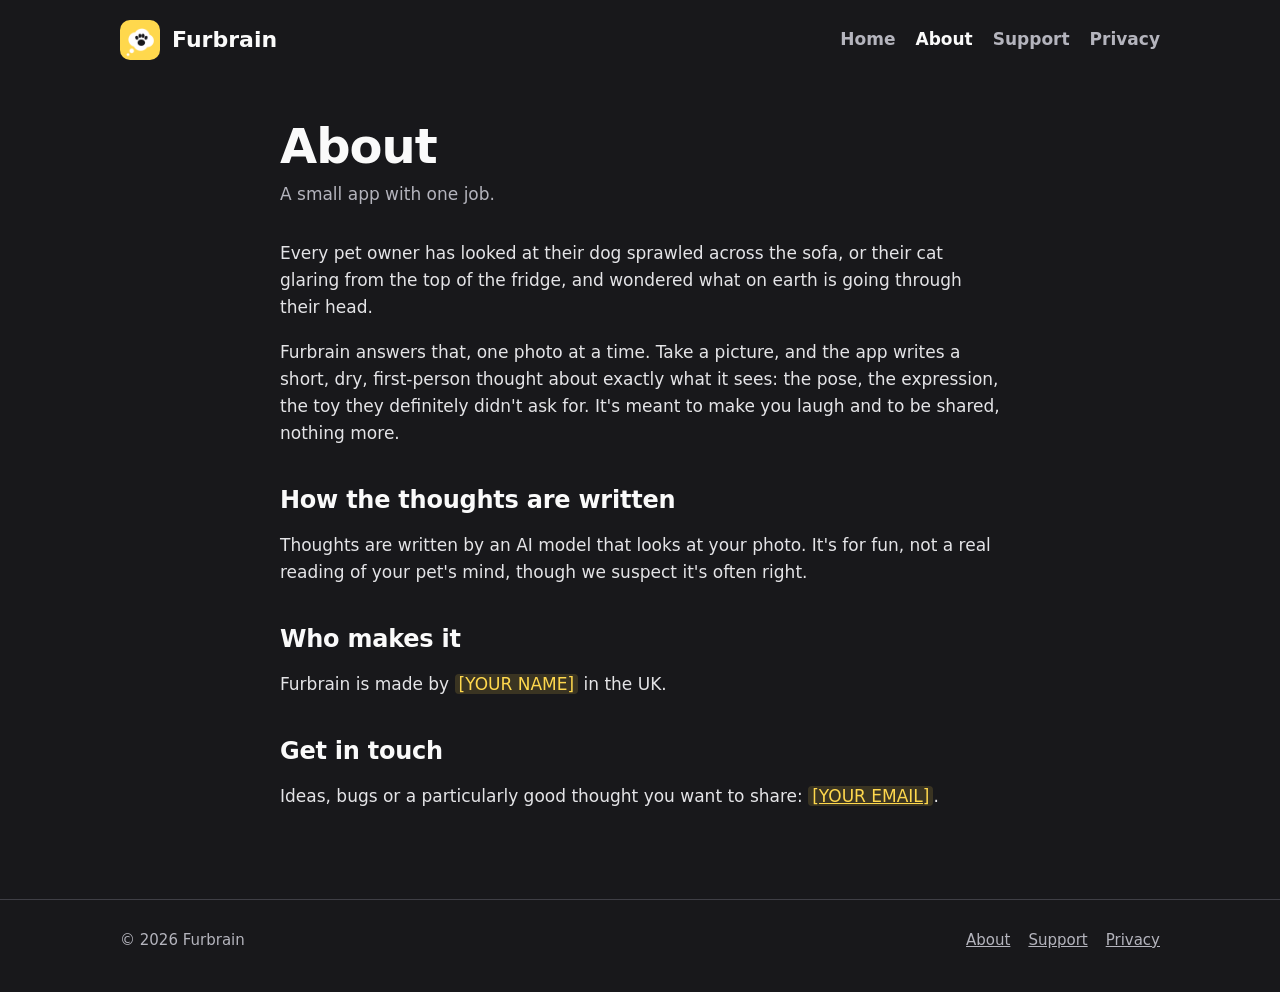
==== about.html @ 32f1908f "Furbrain website: home, about, support and privacy Moved here from the app repo so the site can be p" ====
<!doctype html>
<html lang="en-GB">
<head>
<meta charset="utf-8">
<meta name="viewport" content="width=device-width, initial-scale=1">
<title>About Furbrain</title>
<meta name="description" content="Who makes Furbrain and why.">
<link rel="icon" href="favicon.png">
<link rel="apple-touch-icon" href="apple-touch-icon.png">
<link rel="stylesheet" href="styles.css">
</head>
<body>
<header class="site-header">
  <div class="wrap">
    <a class="brand" href="index.html"><img src="apple-touch-icon.png" alt="">Furbrain</a>
    <nav class="nav" aria-label="Main">
      <a href="index.html">Home</a>
      <a href="about.html" aria-current="page">About</a>
      <a href="support.html">Support</a>
      <a href="privacy.html">Privacy</a>
    </nav>
  </div>
</header>

<main class="narrow page">
  <h1>About</h1>
  <p class="updated">A small app with one job.</p>

  <p>Every pet owner has looked at their dog sprawled across the sofa, or their cat glaring from the top of the fridge, and wondered what on earth is going through their head.</p>
  <p>Furbrain answers that, one photo at a time. Take a picture, and the app writes a short, dry, first-person thought about exactly what it sees: the pose, the expression, the toy they definitely didn't ask for. It's meant to make you laugh and to be shared, nothing more.</p>

  <h2>How the thoughts are written</h2>
  <p>Thoughts are written by an AI model that looks at your photo. It's for fun, not a real reading of your pet's mind, though we suspect it's often right.</p>

  <h2>Who makes it</h2>
  <p>Furbrain is made by <span class="placeholder">[YOUR NAME]</span> in the UK.</p>

  <h2>Get in touch</h2>
  <p>Ideas, bugs or a particularly good thought you want to share: <a href="mailto:[YOUR EMAIL]"><span class="placeholder">[YOUR EMAIL]</span></a>.</p>
</main>

<footer class="site-footer">
  <div class="wrap">
    <span>© 2026 Furbrain</span>
    <nav aria-label="Footer">
      <a href="about.html">About</a>
      <a href="support.html">Support</a>
      <a href="privacy.html">Privacy</a>
    </nav>
  </div>
</footer>
</body>
</html>
---- styles.css ----
/* Furbrain website: same colours as the app. */
:root {
  --bg: #18181b;
  --surface: #26262b;
  --border: #3f3f46;
  --text: #fafafa;
  --muted: #b4b4bd;
  --yellow: #ffd84d;
  --ink: #18181b;
  --radius: 22px;
  --font: ui-rounded, "SF Pro Rounded", -apple-system, BlinkMacSystemFont, "Segoe UI", system-ui, sans-serif;
  --body: -apple-system, BlinkMacSystemFont, "Segoe UI", system-ui, sans-serif;
}

* { box-sizing: border-box; }

html { -webkit-text-size-adjust: 100%; }

body {
  margin: 0;
  background: var(--bg);
  color: var(--text);
  font: 17px/1.6 var(--body);
}

a { color: var(--yellow); }
a:hover { color: #ffe587; }
a:focus-visible, button:focus-visible { outline: 2px solid var(--yellow); outline-offset: 3px; border-radius: 6px; }

.wrap { width: min(1040px, 100% - 32px); margin-inline: auto; }
.narrow { width: min(720px, 100% - 32px); margin-inline: auto; }

/* Header */
.site-header { padding: 20px 0; }
.site-header .wrap { display: flex; align-items: center; justify-content: space-between; gap: 16px; flex-wrap: wrap; }
.brand { display: flex; align-items: center; gap: 12px; color: var(--text); text-decoration: none; font: 700 22px/1 var(--font); }
.brand img { width: 40px; height: 40px; border-radius: 10px; }
.nav { display: flex; gap: 6px 20px; flex-wrap: wrap; }
.nav a { color: var(--muted); text-decoration: none; font-weight: 600; padding: 6px 0; }
.nav a:hover, .nav a[aria-current="page"] { color: var(--text); }

/* Hero */
.hero { display: grid; grid-template-columns: 1.1fr 0.9fr; gap: 48px; align-items: center; padding: 48px 0 72px; }
.hero h1 { font: 700 clamp(40px, 6vw, 64px)/1.05 var(--font); letter-spacing: -0.02em; margin: 0 0 18px; }
.hero h1 span { color: var(--yellow); }
.hero p.lead { font-size: 20px; color: #d4d4d8; margin: 0 0 28px; max-width: 30em; }
.badge {
  display: inline-flex; align-items: center; gap: 10px; min-height: 56px; padding: 0 24px;
  border-radius: 16px; background: var(--yellow); color: var(--ink);
  font: 700 18px/1 var(--font); text-decoration: none;
}
.badge:hover { color: var(--ink); background: #ffe587; }
.small-note { color: var(--muted); font-size: 15px; margin-top: 12px; }

/* Example card, as in the app */
.card { background: var(--surface); border-radius: 28px; padding: 12px; max-width: 380px; margin-inline: auto; box-shadow: 0 24px 60px rgba(0, 0, 0, 0.45); }
.bubble { background: #fff; color: var(--ink); border-radius: 26px; padding: 14px 18px 16px; }
.bubble small { display: block; font: 700 12px/1.4 var(--body); letter-spacing: 0.08em; text-transform: uppercase; color: #71717a; margin-bottom: 4px; }
.bubble p { margin: 0; font: 600 23px/1.2 var(--font); }
.trail { display: block; background: #fff; border-radius: 50%; }
.trail.one { width: 16px; height: 16px; margin: 6px 0 0 52%; }
.trail.two { width: 9px; height: 9px; margin: 3px 0 10px 49%; }
.card svg { display: block; width: 100%; height: auto; border-radius: 20px; }
.card .logo { display: flex; justify-content: flex-end; align-items: center; gap: 6px; padding: 10px 6px 2px; color: var(--muted); font: 600 13px/1 var(--font); }

/* Sections */
section { padding: 56px 0; }
h2 { font: 700 32px/1.15 var(--font); margin: 0 0 24px; letter-spacing: -0.01em; }
h3 { font: 700 20px/1.3 var(--font); margin: 0 0 8px; }
.steps, .features { display: grid; grid-template-columns: repeat(3, minmax(0, 1fr)); gap: 16px; }
.tile { background: var(--surface); border-radius: var(--radius); padding: 24px; }
.tile p { margin: 0; color: #d4d4d8; }
.num { display: inline-flex; width: 36px; height: 36px; border-radius: 18px; background: var(--yellow); color: var(--ink); align-items: center; justify-content: center; font: 700 18px/1 var(--font); margin-bottom: 14px; }

/* Text pages */
.page { padding: 24px 0 72px; }
.page h1 { font: 700 clamp(34px, 5vw, 48px)/1.1 var(--font); margin: 16px 0 8px; letter-spacing: -0.02em; }
.page .updated { color: var(--muted); margin: 0 0 32px; }
.page h2 { font-size: 24px; margin: 40px 0 12px; }
.page p, .page li { color: #e4e4e7; }
.page ul { padding-left: 1.2em; }
.page li { margin: 6px 0; }
.summary { background: var(--surface); border-radius: var(--radius); padding: 20px 24px; }
.summary ul { margin: 8px 0 0; }
details { background: var(--surface); border-radius: 16px; padding: 4px 20px; margin: 10px 0; }
summary { cursor: pointer; font: 700 18px/1.4 var(--font); padding: 14px 0; }
details p { margin: 0 0 16px; }
.placeholder { background: rgba(255, 216, 77, 0.15); color: var(--yellow); padding: 0 4px; border-radius: 4px; }

/* Footer */
.site-footer { border-top: 1px solid var(--border); padding: 28px 0 40px; color: var(--muted); font-size: 15px; }
.site-footer .wrap { display: flex; justify-content: space-between; gap: 12px 24px; flex-wrap: wrap; }
.site-footer nav { display: flex; gap: 18px; flex-wrap: wrap; }
.site-footer a { color: var(--muted); }

@media (max-width: 760px) {
  .hero { grid-template-columns: 1fr; gap: 40px; padding-top: 24px; }
  .steps, .features { grid-template-columns: 1fr; }
  section { padding: 40px 0; }
}
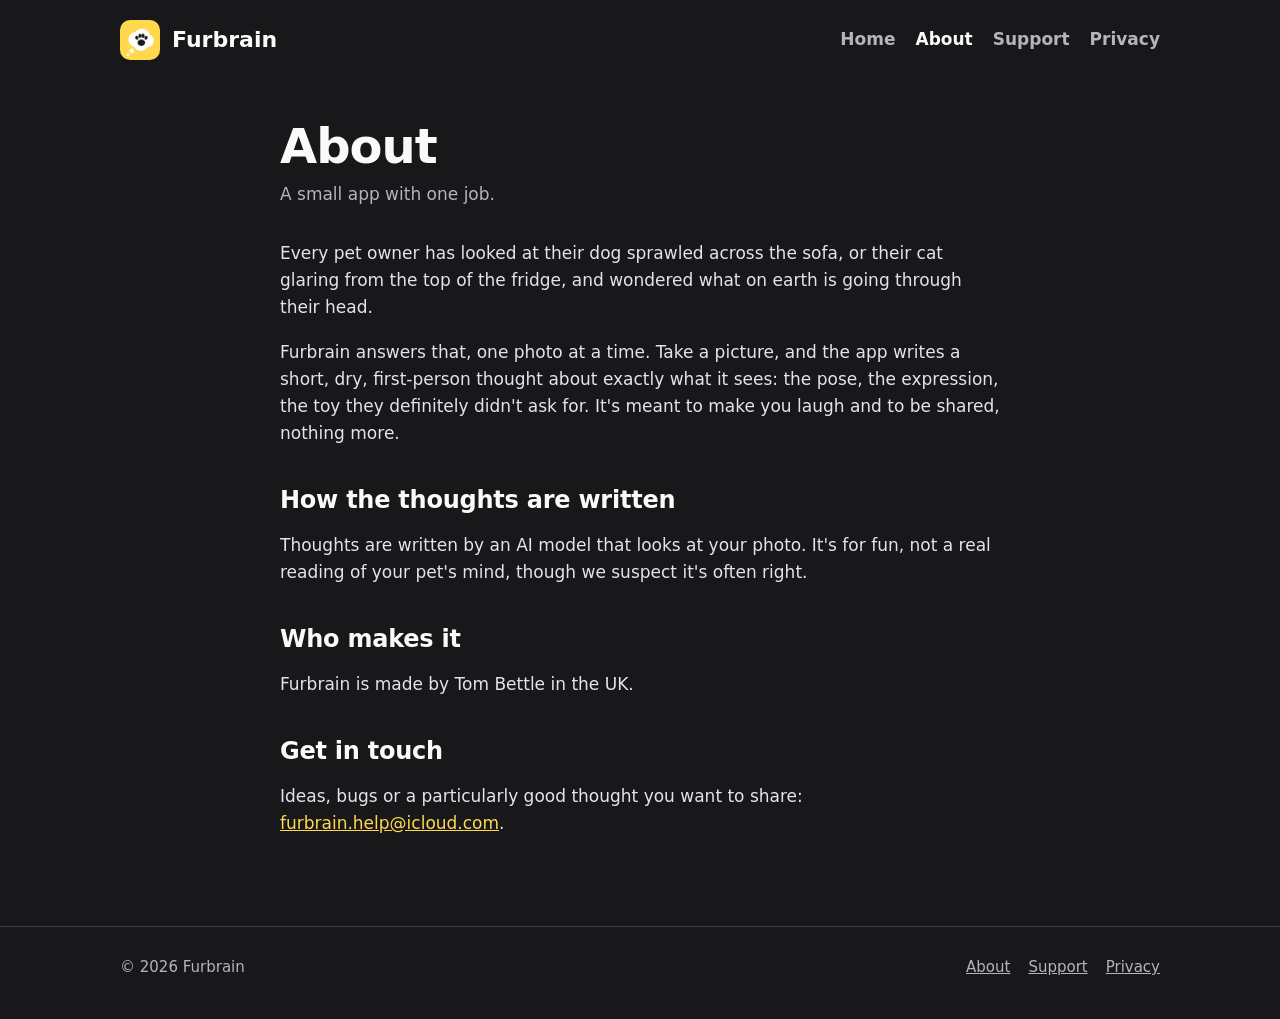
==== commit 024703c8: "Fill in the maker's name and contact email Co-Authored-By: Claude Opus 5.5 <noreply@anthropic.com> C" ====
--- a/about.html
+++ b/about.html
@@ -5,8 +5,9 @@
 <meta name="viewport" content="width=device-width, initial-scale=1">
 <title>About Furbrain</title>
 <meta name="description" content="Who makes Furbrain and why.">
-<link rel="icon" href="favicon.png">
-<link rel="apple-touch-icon" href="apple-touch-icon.png">
+<link rel="icon" type="image/png" sizes="64x64" href="favicon.png?v=2">
+<link rel="shortcut icon" type="image/png" href="favicon.png?v=2">
+<link rel="apple-touch-icon" sizes="180x180" href="apple-touch-icon.png?v=2">
 <link rel="stylesheet" href="styles.css">
 </head>
 <body>
@@ -33,10 +34,10 @@
   <p>Thoughts are written by an AI model that looks at your photo. It's for fun, not a real reading of your pet's mind, though we suspect it's often right.</p>
 
   <h2>Who makes it</h2>
-  <p>Furbrain is made by <span class="placeholder">[YOUR NAME]</span> in the UK.</p>
+  <p>Furbrain is made by Tom Bettle in the UK.</p>
 
   <h2>Get in touch</h2>
-  <p>Ideas, bugs or a particularly good thought you want to share: <a href="mailto:[YOUR EMAIL]"><span class="placeholder">[YOUR EMAIL]</span></a>.</p>
+  <p>Ideas, bugs or a particularly good thought you want to share: <a href="mailto:furbrain.help@icloud.com">furbrain.help@icloud.com</a>.</p>
 </main>
 
 <footer class="site-footer">
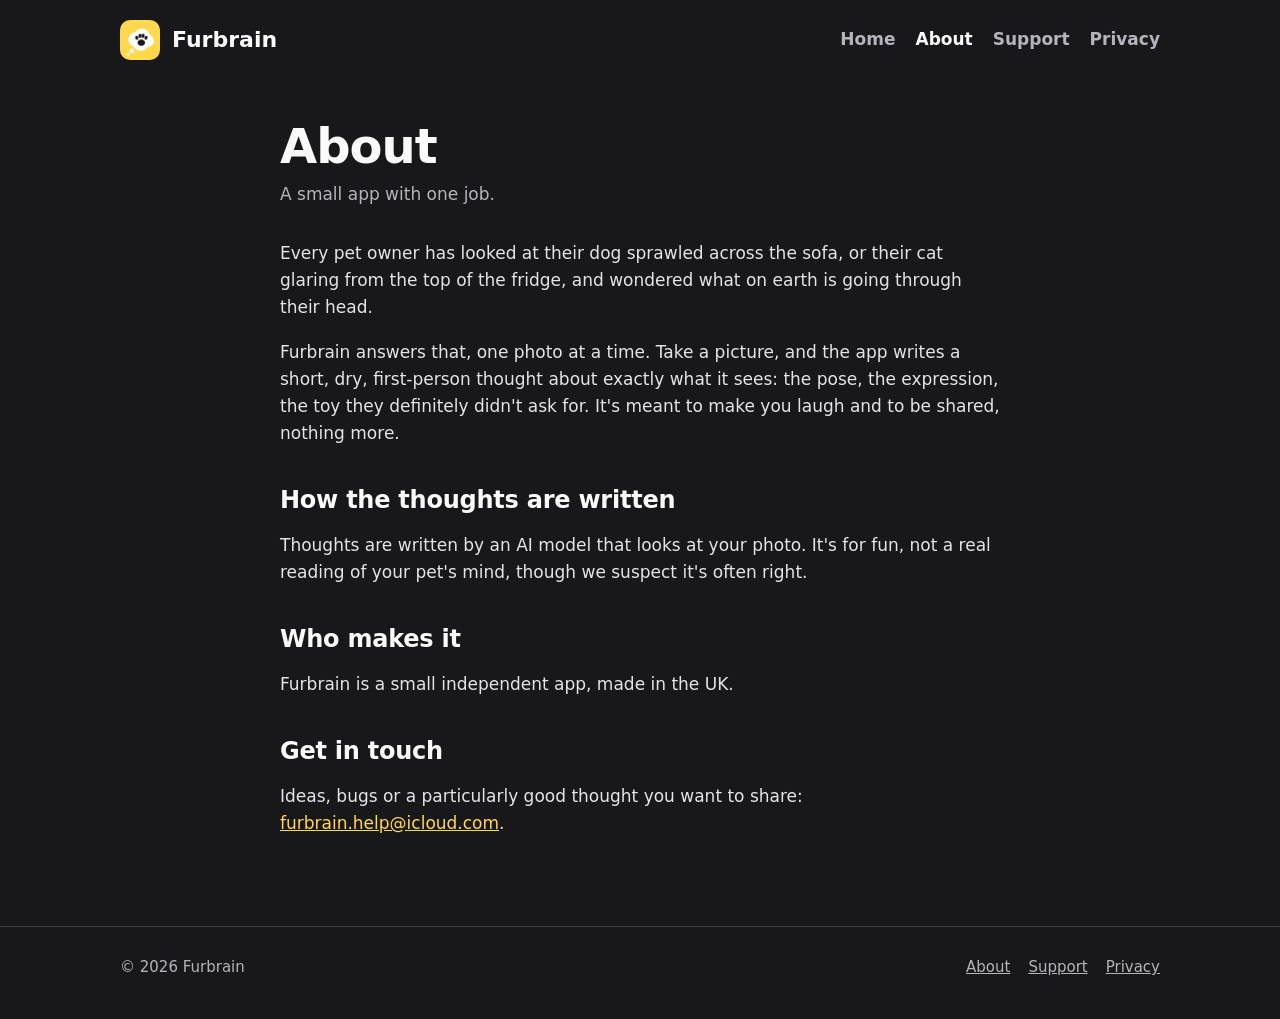
==== commit 5f7efb38: "About: describe Furbrain rather than naming the maker Co-Authored-By: Claude Opus 5.5 <noreply@anthr" ====
--- a/about.html
+++ b/about.html
@@ -34,7 +34,7 @@
   <p>Thoughts are written by an AI model that looks at your photo. It's for fun, not a real reading of your pet's mind, though we suspect it's often right.</p>
 
   <h2>Who makes it</h2>
-  <p>Furbrain is made by Tom Bettle in the UK.</p>
+  <p>Furbrain is a small independent app, made in the UK.</p>
 
   <h2>Get in touch</h2>
   <p>Ideas, bugs or a particularly good thought you want to share: <a href="mailto:furbrain.help@icloud.com">furbrain.help@icloud.com</a>.</p>
--- a/styles.css
+++ b/styles.css
@@ -98,3 +98,17 @@
   .steps, .features { grid-template-columns: 1fr; }
   section { padding: 40px 0; }
 }
+
+/* Two example cards in the hero: a real dog in front, the cat behind. */
+.cards { position: relative; display: grid; justify-items: center; }
+.cards .card { grid-area: 1 / 1; width: min(380px, 100%); margin: 0; }
+.card-front { transform: rotate(2deg) translate(40px, 30px); z-index: 1; }
+.card-back { transform: rotate(-5deg) translate(-50px, -10px); opacity: 0.9; }
+.card .photo { display: block; width: 100%; height: auto; border-radius: 20px; }
+.card .logo img { width: 16px; height: 16px; border-radius: 4px; }
+
+@media (max-width: 760px) {
+  .cards { gap: 24px; }
+  .cards .card { grid-area: auto; transform: none; opacity: 1; }
+  .card-back { order: 2; }
+}
